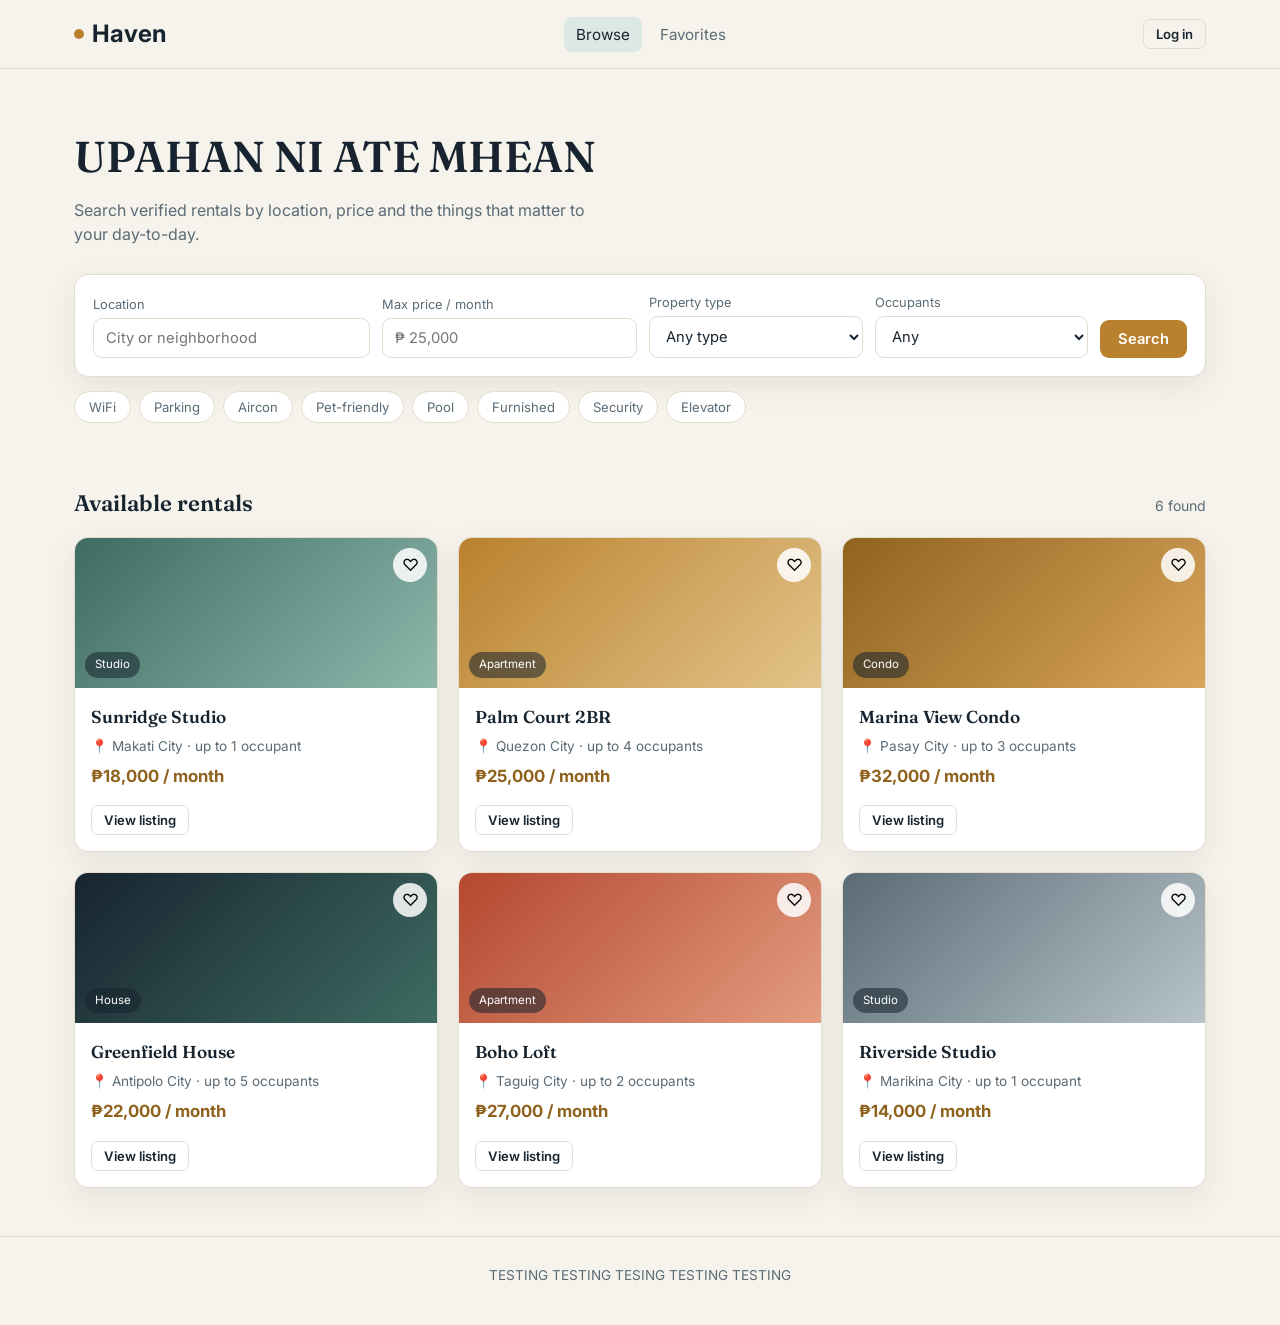
==== index.html @ 268a0cb7 "Add files via upload" ====
<!DOCTYPE html>
<html lang="en">
<head>
<meta charset="UTF-8">
<meta name="viewport" content="width=device-width, initial-scale=1, viewport-fit=cover">
<title>TESTING — Find your next place</title>
<link rel="preconnect" href="https://fonts.googleapis.com">
<link href="https://fonts.googleapis.com/css2?family=Fraunces:opsz,wght@9..144,400;9..144,600;9..144,700&family=Inter:wght@400;500;600;700&display=swap" rel="stylesheet">
<link rel="stylesheet" href="style.css">
</head>
<body>

<nav>
  <div class="navbar">
    <div class="logo"><span class="dot"></span> Haven</div>
    <div class="navlinks">
      <button class="active" data-view="browse">Browse</button>
      <button data-view="favorites">Favorites</button>
    </div>
    <div style="display:flex;gap:8px;align-items:center">
      <span id="whoami" style="font-size:.85rem;color:var(--ink-soft)"></span>
      <button class="btn btn-ghost btn-sm" id="authBtn">Log in</button>
    </div>
  </div>
</nav>

<main>
  <!-- BROWSE VIEW -->
  <section id="view-browse">
    <div class="wrap">
      <div class="hero">
        <h1>UPAHAN NI ATE MHEAN</h1>
        <p>Search verified rentals by location, price and the things that matter to your day-to-day.</p>
        <div class="searchbar">
          <div class="field"><label>Location</label><input id="f-location" placeholder="City or neighborhood"></div>
          <div class="field"><label>Max price / month</label><input id="f-price" type="number" placeholder="₱ 25,000"></div>
          <div class="field"><label>Property type</label>
            <select id="f-type"><option value="">Any type</option><option>Apartment</option><option>Condo</option><option>Studio</option><option>House</option></select>
          </div>
          <div class="field"><label>Occupants</label>
            <select id="f-occ"><option value="">Any</option><option value="1">1</option><option value="2">2</option><option value="3">3</option><option value="4">4+</option></select>
          </div>
          <button class="btn btn-brass" id="searchBtn">Search</button>
        </div>
        <div class="amenity-row" id="amenityRow"></div>
      </div>
      <div class="section-head"><h2 id="listHeading">Available rentals</h2><span class="count" id="listCount"></span></div>
      <div class="grid" id="grid"></div>
    </div>
  </section>

  <!-- FAVORITES VIEW -->
  <section id="view-favorites" style="display:none">
    <div class="wrap">
      <div class="section-head" style="margin-top:32px"><h2>Your saved properties</h2><span class="count" id="favCount"></span></div>
      <div class="grid" id="favGrid"></div>
    </div>
  </section>

  <!-- Property owner submission and admin dashboard come in a later phase -->
</main>

<footer>TESTING TESTING TESING TESTING TESTING</footer>

<!-- AUTH MODAL -->
<div class="overlay" id="authOverlay">
  <div class="modal">
    <button class="modal-close" onclick="closeModal('authOverlay')">✕</button>
    <div class="tabs"><button class="active" data-tab="login">Log in</button><button data-tab="register">Register</button></div>
    <form id="loginForm">
      <div class="field" style="margin-bottom:12px"><label>Email</label><input required type="email" id="l-email"></div>
      <div class="field" style="margin-bottom:12px"><label>Password</label><input required type="password" id="l-pass"></div>
      <button class="btn btn-brass" style="width:100%" type="submit">Log in</button>
    </form>
    <form id="registerForm" style="display:none">
      <div class="formgrid">
        <div class="full"><label>Full name</label><input required id="r-name"></div>
        <div><label>Email</label><input required type="email" id="r-email"></div>
        <div><label>Mobile number</label><input required id="r-mobile"></div>
        <div class="full"><label>Password</label><input required type="password" id="r-pass"></div>
      </div>
      <button class="btn btn-brass" style="width:100%;margin-top:14px" type="submit">Create account</button>
    </form>
  </div>
</div>

<!-- PROPERTY DETAIL MODAL -->
<div class="overlay" id="detailOverlay">
  <div class="modal wide" id="detailBody"></div>
</div>

<!-- INQUIRY MODAL -->
<div class="overlay" id="inquiryOverlay">
  <div class="modal">
    <button class="modal-close" onclick="closeModal('inquiryOverlay')">✕</button>
    <h3>Send an inquiry</h3>
    <form id="inquiryForm">
      <input type="hidden" id="inq-pid">
      <div style="margin-bottom:12px"><label>Your name</label><input required id="inq-name"></div>
      <div style="margin-bottom:12px"><label>Your email</label><input required type="email" id="inq-email"></div>
      <div style="margin-bottom:12px"><label>Message</label><textarea required id="inq-msg" rows="3" placeholder="I'd like to schedule a visit..."></textarea></div>
      <button class="btn btn-brass" style="width:100%" type="submit">Send inquiry</button>
    </form>
  </div>
</div>

<!-- REPORT MODAL -->
<div class="overlay" id="reportOverlay">
  <div class="modal">
    <button class="modal-close" onclick="closeModal('reportOverlay')">✕</button>
    <h3>Report this listing</h3>
    <form id="reportForm">
      <input type="hidden" id="rep-pid">
      <div style="margin-bottom:12px"><label>Reason</label>
        <select id="rep-reason" style="width:100%"><option>Suspicious / likely scam</option><option>Inaccurate information</option><option>Outdated / already rented</option><option>Other</option></select>
      </div>
      <div style="margin-bottom:12px"><label>Details</label><textarea id="rep-details" rows="3"></textarea></div>
      <button class="btn btn-danger" style="width:100%" type="submit">Submit report</button>
    </form>
  </div>
</div>

<div class="toast" id="toast"></div>

<script src="script.js"></script>
</body>
</html>
---- style.css ----
:root{
  --ink:#17242F; --ink-soft:#5B6B76; --paper:#F6F3EC; --card:#FFFFFF;
  --line:#E4DDCC; --brass:#B9812E; --brass-dark:#8F631E; --teal:#3E6B62; --teal-soft:#DCE8E4;
  --danger:#B4482F; --radius:14px; --shadow:0 10px 30px rgba(23,36,47,.08);
  font-size:16px;
  padding-top:env(safe-area-inset-top,0px); padding-bottom:env(safe-area-inset-bottom,0px);
}
:root:not([data-theme="light"]){}
@media (prefers-color-scheme:dark){
  :root:not([data-theme="light"]){
    --ink:#EDE8DD; --ink-soft:#A9B3B8; --paper:#141A1F; --card:#1C242B;
    --line:#2A343B; --teal-soft:#22302C;
  }
}
:root[data-theme="dark"]{
  --ink:#EDE8DD; --ink-soft:#A9B3B8; --paper:#141A1F; --card:#1C242B;
  --line:#2A343B; --teal-soft:#22302C;
}
*{box-sizing:border-box;}
html{scroll-padding-top:env(safe-area-inset-top,0px);}
body{margin:0;background:var(--paper);color:var(--ink);font-family:'Inter',sans-serif;line-height:1.5;}
h1,h2,h3,.serif{font-family:'Fraunces',serif;}
img,svg{max-width:100%;}
.wrap{max-width:1180px;margin:0 auto;padding:0 24px;}
a{color:inherit;}
button{font-family:inherit;cursor:pointer;}

/* NAV */
nav{position:sticky;top:0;z-index:40;background:var(--paper);border-bottom:1px solid var(--line);
  padding-top:env(safe-area-inset-top,0px);}
.navbar{display:flex;align-items:center;justify-content:space-between;padding:16px 24px;max-width:1180px;margin:0 auto;gap:16px;}
.logo{font-size:1.5rem;font-weight:700;display:flex;align-items:center;gap:8px;}
.logo .dot{width:10px;height:10px;border-radius:50%;background:var(--brass);}
.navlinks{display:flex;gap:6px;align-items:center;flex-wrap:wrap;}
.navlinks button{background:none;border:none;color:var(--ink-soft);font-size:.95rem;padding:8px 12px;border-radius:8px;}
.navlinks button.active,.navlinks button:hover{background:var(--teal-soft);color:var(--ink);}
.btn{border:none;border-radius:9px;padding:10px 18px;font-weight:600;font-size:.92rem;}
.btn-brass{background:var(--brass);color:#fff;}
.btn-brass:hover{background:var(--brass-dark);}
.btn-ghost{background:transparent;border:1px solid var(--line);color:var(--ink);}
.btn-teal{background:var(--teal);color:#fff;}
.btn-danger{background:var(--danger);color:#fff;}
.btn-sm{padding:6px 12px;font-size:.82rem;border-radius:7px;}
select,input,textarea{font-family:inherit;border:1px solid var(--line);background:var(--card);color:var(--ink);
  border-radius:9px;padding:10px 12px;font-size:.92rem;}
input:focus,select:focus,textarea:focus,button:focus-visible{outline:2px solid var(--brass);outline-offset:1px;}
label{font-size:.8rem;color:var(--ink-soft);display:block;margin-bottom:4px;}

/* HERO */
.hero{padding:56px 0 28px;}
.hero h1{font-size:clamp(1.8rem,4vw,2.7rem);font-weight:600;max-width:640px;margin:0 0 8px;}
.hero p{color:var(--ink-soft);max-width:520px;margin:0 0 28px;}
.searchbar{background:var(--card);border:1px solid var(--line);border-radius:var(--radius);padding:18px;
  box-shadow:var(--shadow);display:grid;grid-template-columns:1.3fr 1fr 1fr 1fr auto;gap:12px;align-items:end;}
.searchbar .field{display:flex;flex-direction:column;}
@media(max-width:880px){.searchbar{grid-template-columns:1fr 1fr;}}
.amenity-row{display:flex;flex-wrap:wrap;gap:8px;margin-top:14px;}
.chip{border:1px solid var(--line);background:var(--card);border-radius:20px;padding:7px 14px;font-size:.82rem;color:var(--ink-soft);}
.chip.on{background:var(--teal);color:#fff;border-color:var(--teal);}

/* LISTINGS */
.section-head{display:flex;justify-content:space-between;align-items:baseline;margin:36px 0 16px;flex-wrap:wrap;gap:8px;}
.section-head h2{font-size:1.4rem;font-weight:600;margin:0;}
.count{color:var(--ink-soft);font-size:.88rem;}
.grid{display:grid;grid-template-columns:repeat(auto-fill,minmax(270px,1fr));gap:20px;padding-bottom:48px;}
.card{background:var(--card);border:1px solid var(--line);border-radius:var(--radius);overflow:hidden;
  box-shadow:var(--shadow);display:flex;flex-direction:column;transition:transform .15s ease;}
.card:hover{transform:translateY(-3px);}
.photo{height:150px;position:relative;display:flex;align-items:flex-end;padding:10px;}
.photo .type-badge{background:rgba(23,36,47,.55);color:#fff;font-size:.72rem;padding:4px 10px;border-radius:20px;}
.fav-btn{position:absolute;top:10px;right:10px;background:rgba(255,255,255,.85);border:none;border-radius:50%;
  width:34px;height:34px;display:flex;align-items:center;justify-content:center;font-size:1.05rem;}
.fav-btn.saved{color:var(--danger);}
.card-body{padding:16px;display:flex;flex-direction:column;gap:6px;flex:1;}
.card-body h3{margin:0;font-size:1.08rem;font-weight:600;}
.loc{color:var(--ink-soft);font-size:.85rem;}
.price{font-weight:700;color:var(--brass-dark);font-size:1.05rem;margin-top:2px;}
.card-foot{display:flex;justify-content:space-between;align-items:center;margin-top:auto;padding-top:10px;}
.pending-tag{background:#F4E4CB;color:#8F631E;font-size:.72rem;padding:3px 9px;border-radius:20px;}
.empty{padding:60px 20px;text-align:center;color:var(--ink-soft);}

/* MODALS */
.overlay{position:fixed;inset:0;background:rgba(23,36,47,.5);display:none;align-items:center;justify-content:center;
  z-index:100;padding:20px;overflow-y:auto;}
.overlay.show{display:flex;}
.modal{background:var(--card);border-radius:var(--radius);max-width:640px;width:100%;max-height:88vh;overflow-y:auto;
  padding:28px;position:relative;margin:auto;}
.modal.wide{max-width:800px;}
.modal-close{position:absolute;top:16px;right:16px;background:var(--teal-soft);border:none;border-radius:50%;
  width:32px;height:32px;font-size:1rem;}
.tabs{display:flex;gap:6px;border-bottom:1px solid var(--line);margin-bottom:18px;}
.tabs button{background:none;border:none;padding:9px 4px;margin-right:16px;color:var(--ink-soft);border-bottom:2px solid transparent;font-weight:600;}
.tabs button.active{color:var(--ink);border-color:var(--brass);}
.formgrid{display:grid;grid-template-columns:1fr 1fr;gap:12px;}
.formgrid .full{grid-column:1/-1;}
@media(max-width:520px){.formgrid{grid-template-columns:1fr;}}
.detail-photo{height:220px;border-radius:var(--radius);margin-bottom:16px;}
.pillrow{display:flex;flex-wrap:wrap;gap:8px;margin:10px 0;}
.pill{background:var(--teal-soft);color:var(--teal);font-size:.8rem;padding:5px 12px;border-radius:20px;}
.mapbox{border-radius:var(--radius);overflow:hidden;border:1px solid var(--line);margin:14px 0;}
.toast{position:fixed;bottom:20px;left:50%;transform:translateX(-50%);background:var(--ink);color:var(--paper);
  padding:12px 20px;border-radius:9px;font-size:.9rem;z-index:200;display:none;box-shadow:var(--shadow);}
.toast.show{display:block;}
footer{border-top:1px solid var(--line);padding:28px 24px 40px;color:var(--ink-soft);font-size:.85rem;text-align:center;}
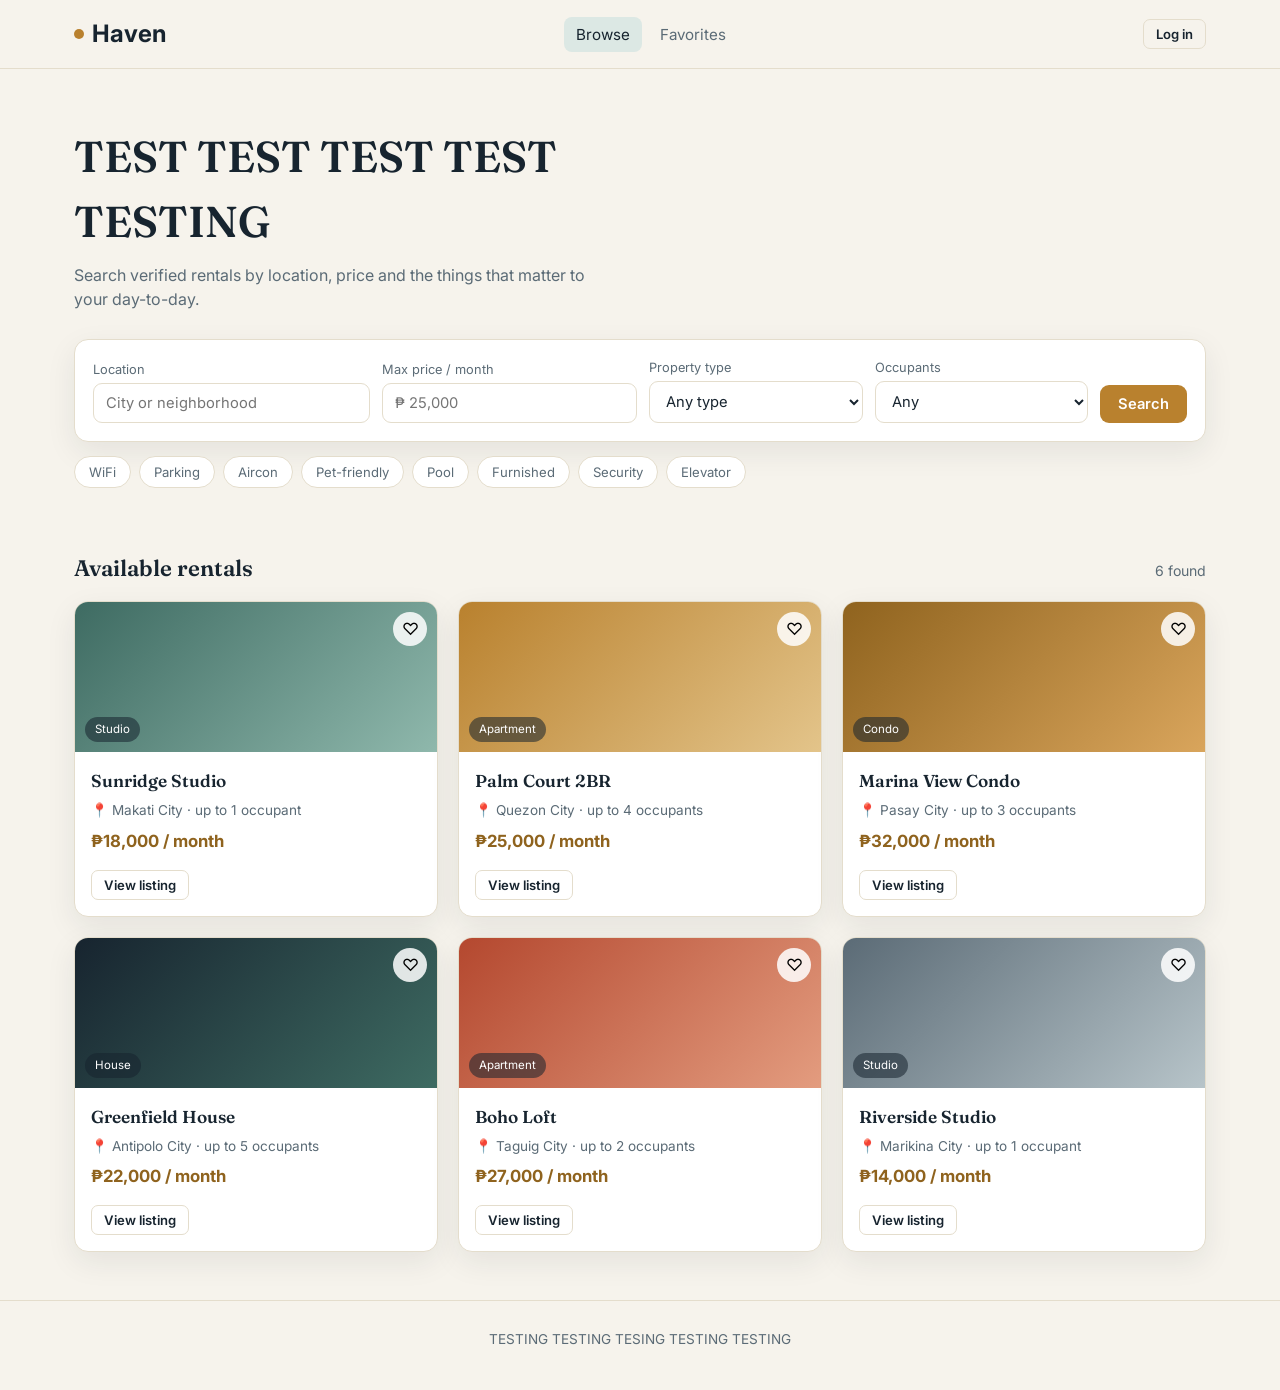
==== commit 9c434a02: "Update index.html" ====
--- a/index.html
+++ b/index.html
@@ -29,7 +29,7 @@
   <section id="view-browse">
     <div class="wrap">
       <div class="hero">
-        <h1>UPAHAN NI ATE MHEAN</h1>
+        <h1>TEST TEST TEST TEST TESTING</h1>
         <p>Search verified rentals by location, price and the things that matter to your day-to-day.</p>
         <div class="searchbar">
           <div class="field"><label>Location</label><input id="f-location" placeholder="City or neighborhood"></div>
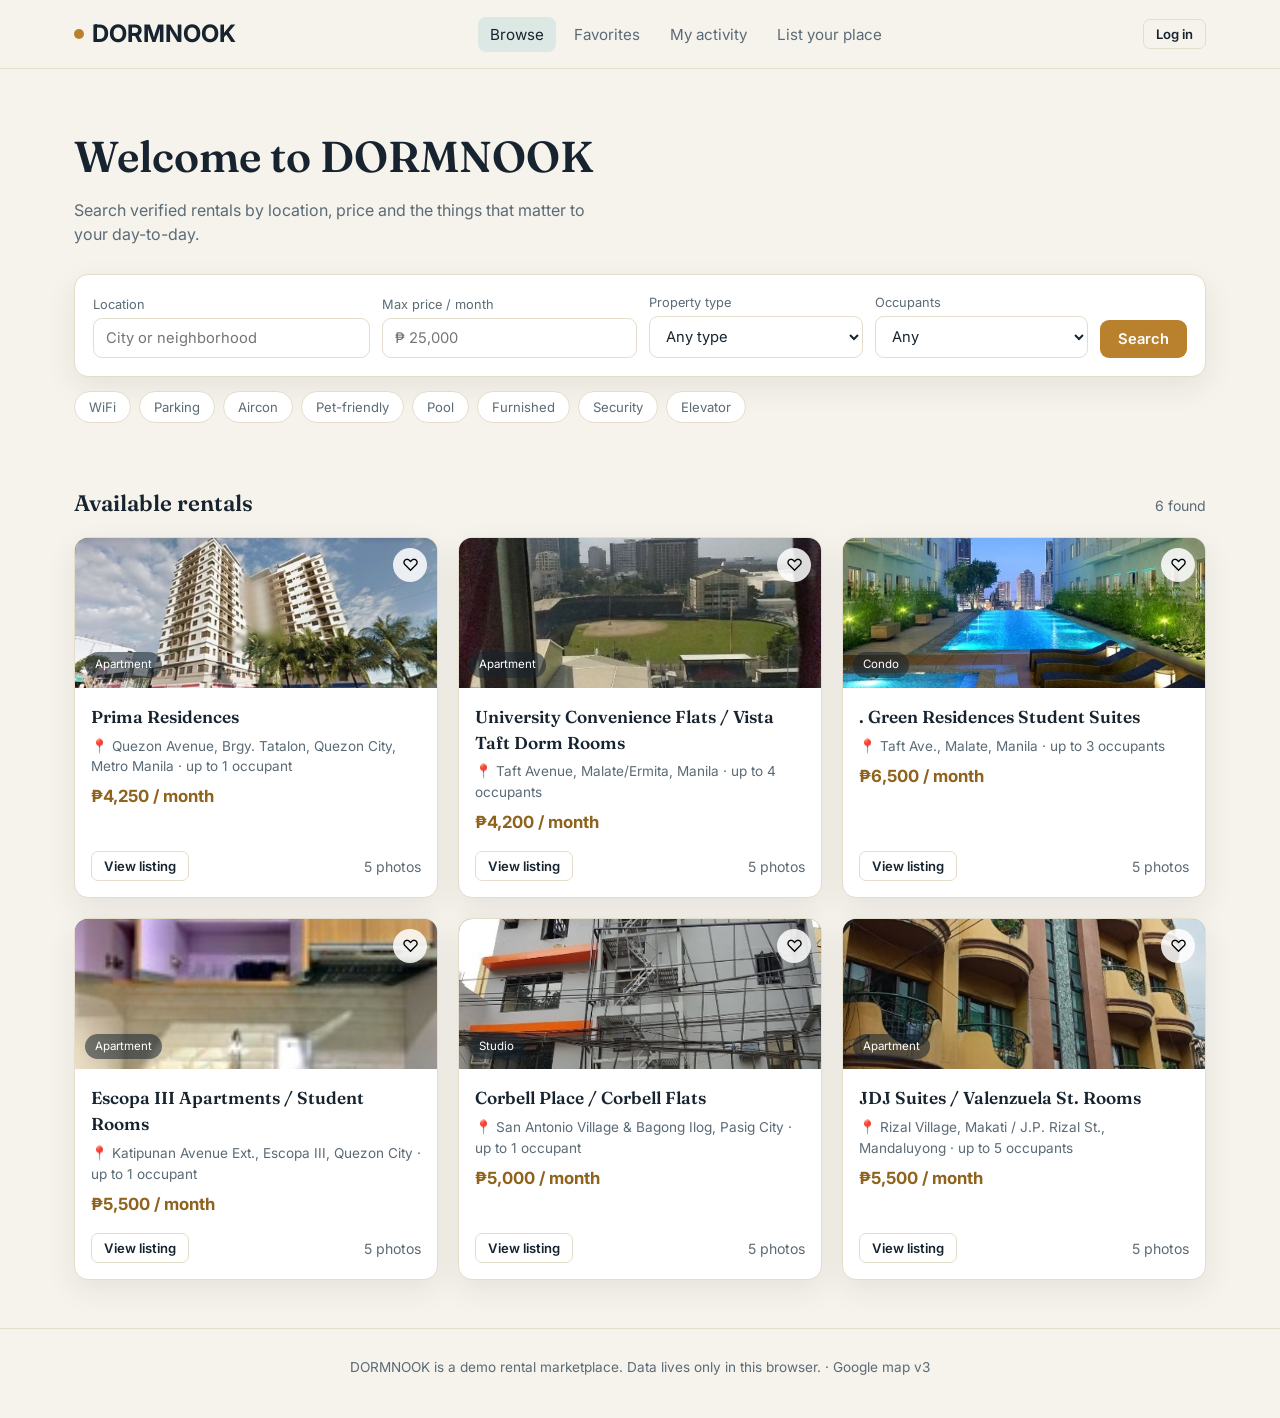
==== commit b3e72a44: "Add files via upload" ====
--- a/index.html
+++ b/index.html
@@ -3,7 +3,7 @@
 <head>
 <meta charset="UTF-8">
 <meta name="viewport" content="width=device-width, initial-scale=1, viewport-fit=cover">
-<title>TESTING — Find your next place</title>
+<title>Haven — Find your next place</title>
 <link rel="preconnect" href="https://fonts.googleapis.com">
 <link href="https://fonts.googleapis.com/css2?family=Fraunces:opsz,wght@9..144,400;9..144,600;9..144,700&family=Inter:wght@400;500;600;700&display=swap" rel="stylesheet">
 <link rel="stylesheet" href="style.css">
@@ -12,10 +12,11 @@
 
 <nav>
   <div class="navbar">
-    <div class="logo"><span class="dot"></span> Haven</div>
+    <div class="logo"><span class="dot"></span> DORMNOOK</div>
     <div class="navlinks">
       <button class="active" data-view="browse">Browse</button>
       <button data-view="favorites">Favorites</button>
+      <button data-view="activity">My activity</button>
     </div>
     <div style="display:flex;gap:8px;align-items:center">
       <span id="whoami" style="font-size:.85rem;color:var(--ink-soft)"></span>
@@ -29,7 +30,7 @@
   <section id="view-browse">
     <div class="wrap">
       <div class="hero">
-        <h1>TEST TEST TEST TEST TESTING</h1>
+        <h1>Welcome to DORMNOOK</h1>
         <p>Search verified rentals by location, price and the things that matter to your day-to-day.</p>
         <div class="searchbar">
           <div class="field"><label>Location</label><input id="f-location" placeholder="City or neighborhood"></div>
@@ -57,10 +58,16 @@
     </div>
   </section>
 
+  <section id="view-activity" style="display:none">
+    <div class="wrap" style="padding-top:32px;padding-bottom:48px;max-width:820px">
+      <h2 style="margin:0">My activity</h2>
+      <div id="activityBox"></div>
+    </div>
+  </section>
   <!-- Property owner submission and admin dashboard come in a later phase -->
 </main>
 
-<footer>TESTING TESTING TESING TESTING TESTING</footer>
+<footer>DORMNOOK is a demo rental marketplace. Data lives only in this browser.</footer>
 
 <!-- AUTH MODAL -->
 <div class="overlay" id="authOverlay">
@@ -76,8 +83,8 @@
       <div class="formgrid">
         <div class="full"><label>Full name</label><input required id="r-name"></div>
         <div><label>Email</label><input required type="email" id="r-email"></div>
-        <div><label>Mobile number</label><input required id="r-mobile"></div>
-        <div class="full"><label>Password</label><input required type="password" id="r-pass"></div>
+        <div><label>Mobile number</label><input required id="r-mobile" placeholder="09171234567" inputmode="tel"></div>
+        <div class="full"><label>Password</label><input required type="password" id="r-pass" minlength="6" placeholder="At least 6 characters"></div>
       </div>
       <button class="btn btn-brass" style="width:100%;margin-top:14px" type="submit">Create account</button>
     </form>
@@ -120,8 +127,26 @@
   </div>
 </div>
 
+<div class="overlay" id="visitOverlay"><div class="modal">
+  <button class="modal-close" onclick="closeModal('visitOverlay')">✕</button><h3>Schedule a visit</h3>
+  <form id="visitForm"><input type="hidden" id="vis-pid">
+    <div class="formgrid"><div><label>Date</label><input required type="date" id="vis-date"></div>
+    <div><label>Time</label><select id="vis-time"><option>9:00 AM</option><option>11:00 AM</option><option>1:00 PM</option><option>3:00 PM</option><option>5:00 PM</option></select></div></div>
+    <button class="btn btn-teal" style="width:100%;margin-top:14px" type="submit">Request visit</button></form></div></div>
+
+<div class="overlay" id="agreementOverlay"><div class="modal">
+  <button class="modal-close" onclick="closeModal('agreementOverlay')">✕</button><h3>Rental agreement</h3>
+  <div class="pill" style="display:block;border-radius:10px;padding:12px;margin-bottom:14px" id="agr-summary"></div>
+  <form id="agreementForm"><input type="hidden" id="agr-vid">
+    <div class="formgrid"><div><label>Move-in date</label><input required type="date" id="agr-move"></div>
+    <div><label>Lease term</label><select id="agr-term"><option value="6">6 months</option><option value="12" selected>12 months</option><option value="24">24 months</option></select></div></div>
+    <label style="display:flex;gap:8px;margin:14px 0;color:var(--ink)"><input required type="checkbox" style="margin-top:3px"> I have visited the property and agree to the listed rent and house rules.</label>
+    <button class="btn btn-brass" style="width:100%" type="submit">Submit agreement</button></form></div></div>
+
 <div class="toast" id="toast"></div>
 
-<script src="script.js"></script>
+<script src="data.js"></script>
+<script src="app.js"></script>
+<script src="admin.js"></script>
 </body>
-</html>
+</html>
--- a/style.css
+++ b/style.css
@@ -102,3 +102,27 @@
   padding:12px 20px;border-radius:9px;font-size:.9rem;z-index:200;display:none;box-shadow:var(--shadow);}
 .toast.show{display:block;}
 footer{border-top:1px solid var(--line);padding:28px 24px 40px;color:var(--ink-soft);font-size:.85rem;text-align:center;}
+
+/* gallery, map, activity */
+.photo img,.g-main img{position:absolute;inset:0;width:100%;height:100%;object-fit:cover}
+.photo>*{position:relative;z-index:1}.photo .fav-btn{position:absolute;z-index:2}
+.gallery{margin-bottom:16px}
+.g-main{position:relative;height:300px;border-radius:var(--radius);overflow:hidden;background:linear-gradient(135deg,#3E6B62,#8FB8AC)}
+.g-nav{position:absolute;top:50%;transform:translateY(-50%);z-index:2;border:none;background:rgba(255,255,255,.88);color:#17242F;width:38px;height:38px;border-radius:50%;font-size:1.3rem}
+.g-nav.prev{left:10px}.g-nav.next{right:10px}
+.g-count{position:absolute;bottom:10px;right:12px;z-index:2;background:rgba(23,36,47,.65);color:#fff;font-size:.75rem;padding:3px 10px;border-radius:20px}
+.g-thumbs{display:flex;gap:8px;margin-top:8px;overflow-x:auto;padding-bottom:4px}
+.g-thumbs div{flex:0 0 76px;height:56px;border-radius:8px;overflow:hidden;opacity:.6;cursor:pointer;background:var(--teal-soft);position:relative;border:2px solid transparent}
+.g-thumbs div.on{opacity:1;border-color:var(--brass)}
+.g-thumbs img{width:100%;height:100%;object-fit:cover}
+#map{height:240px;border-radius:var(--radius);border:1px solid var(--line);margin:8px 0 14px}
+.sub{font-size:1rem;margin:16px 0 4px}.muted{color:var(--ink-soft);font-size:.9rem}
+.lm{list-style:none;padding:0;margin:6px 0;display:grid;gap:6px;font-size:.9rem;color:var(--ink-soft)}
+.actions{display:flex;gap:10px;flex-wrap:wrap;margin-top:18px}.actions a{text-decoration:none;display:inline-block}
+.act-item{border:1px solid var(--line);background:var(--card);border-radius:var(--radius);padding:14px 16px;margin-bottom:10px;display:flex;justify-content:space-between;gap:12px;align-items:center;flex-wrap:wrap}
+.status{background:var(--teal-soft);color:var(--teal);font-size:.75rem;padding:3px 10px;border-radius:20px}
+
+/* close button always visible above the gallery, and stays put while scrolling */
+.modal-close{position:sticky;top:0;float:right;z-index:10;margin:-12px -12px 0 8px;background:#fff;color:#17242F;
+  box-shadow:0 2px 8px rgba(23,36,47,.35);width:36px;height:36px;font-size:1.1rem;font-weight:700;line-height:1}
+.modal-close:hover{background:var(--brass);color:#fff}
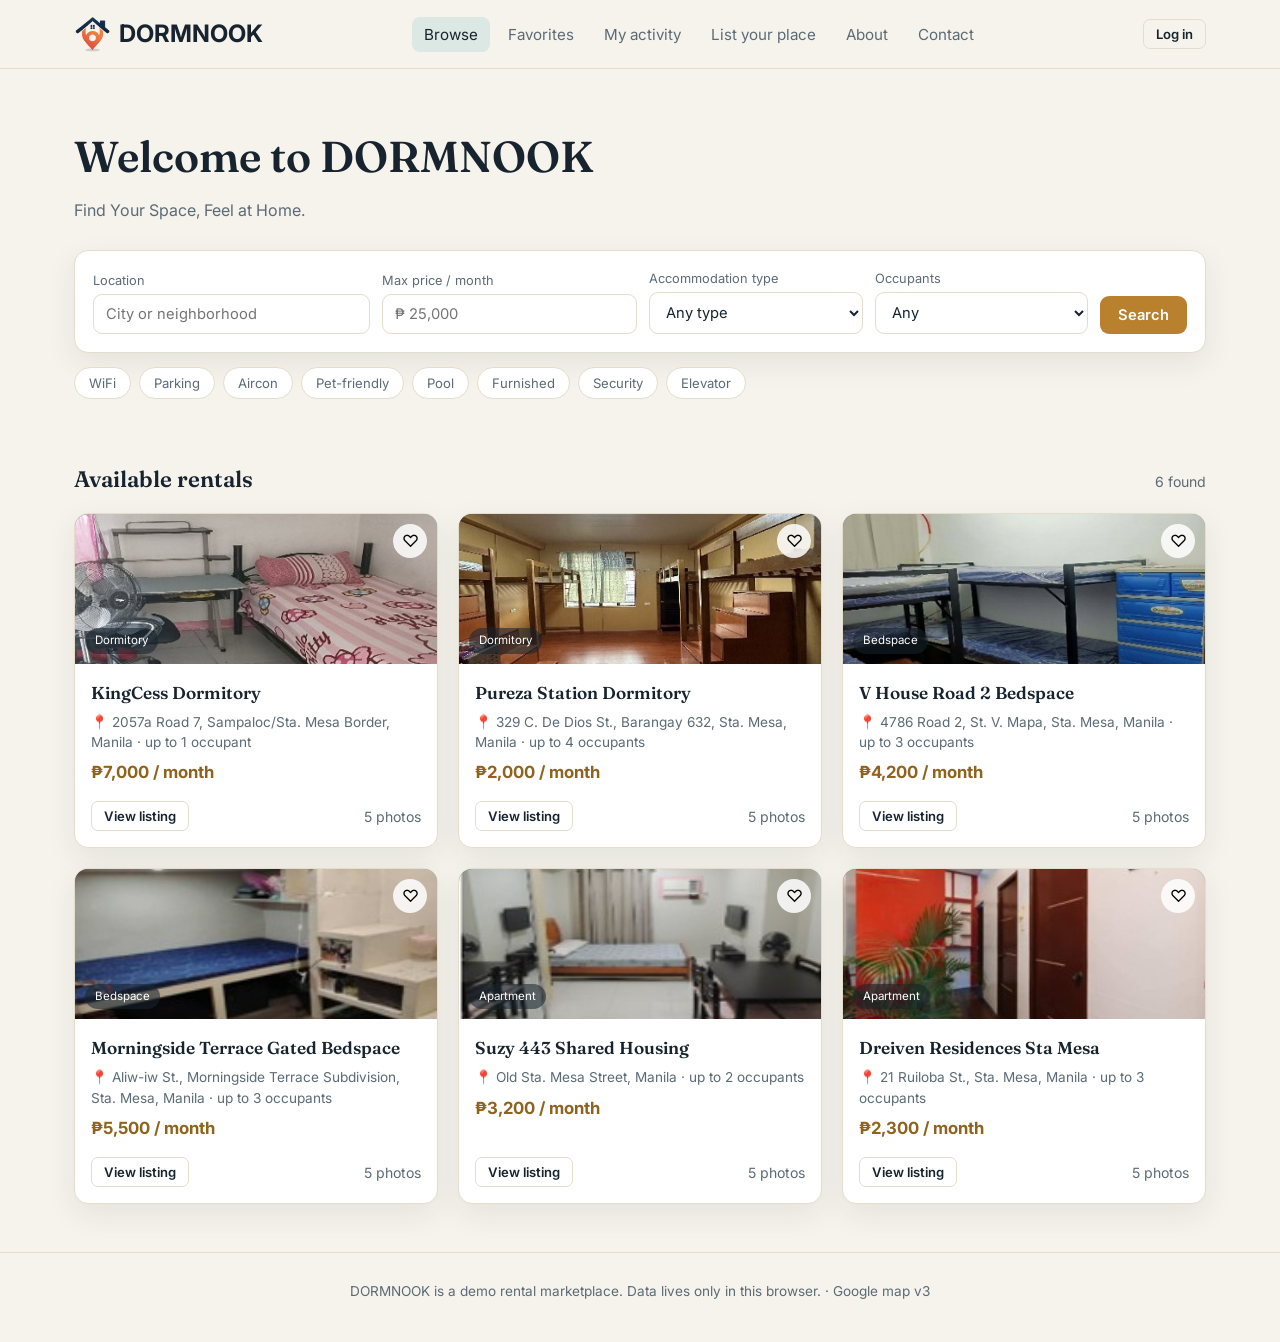
==== commit 4eeadc32: "Add files via upload" ====
--- a/index.html
+++ b/index.html
@@ -3,7 +3,7 @@
 <head>
 <meta charset="UTF-8">
 <meta name="viewport" content="width=device-width, initial-scale=1, viewport-fit=cover">
-<title>Haven — Find your next place</title>
+<title>DormNook — Find Your Space, Feel at Home.</title>
 <link rel="preconnect" href="https://fonts.googleapis.com">
 <link href="https://fonts.googleapis.com/css2?family=Fraunces:opsz,wght@9..144,400;9..144,600;9..144,700&family=Inter:wght@400;500;600;700&display=swap" rel="stylesheet">
 <link rel="stylesheet" href="style.css">
@@ -12,7 +12,7 @@
 
 <nav>
   <div class="navbar">
-    <div class="logo"><span class="dot"></span> DORMNOOK</div>
+    <div class="logo"><img src="images/logoo.png" alt=""> DORMNOOK</div>
     <div class="navlinks">
       <button class="active" data-view="browse">Browse</button>
       <button data-view="favorites">Favorites</button>
@@ -31,12 +31,12 @@
     <div class="wrap">
       <div class="hero">
         <h1>Welcome to DORMNOOK</h1>
-        <p>Search verified rentals by location, price and the things that matter to your day-to-day.</p>
+        <p>Find Your Space, Feel at Home.</p>
         <div class="searchbar">
           <div class="field"><label>Location</label><input id="f-location" placeholder="City or neighborhood"></div>
           <div class="field"><label>Max price / month</label><input id="f-price" type="number" placeholder="₱ 25,000"></div>
           <div class="field"><label>Property type</label>
-            <select id="f-type"><option value="">Any type</option><option>Apartment</option><option>Condo</option><option>Studio</option><option>House</option></select>
+            <select id="f-type"><option value="">Any type</option><option>Apartment</option><option>Condo</option><option>Studio</option><option>House</option><option>Dorm</option></select>
           </div>
           <div class="field"><label>Occupants</label>
             <select id="f-occ"><option value="">Any</option><option value="1">1</option><option value="2">2</option><option value="3">3</option><option value="4">4+</option></select>
@@ -148,5 +148,7 @@
 <script src="data.js"></script>
 <script src="app.js"></script>
 <script src="admin.js"></script>
+<script src="pages.js"></script>
+<script src="paper.js"></script>
 </body>
 </html>
--- a/style.css
+++ b/style.css
@@ -126,3 +126,4 @@
 .modal-close{position:sticky;top:0;float:right;z-index:10;margin:-12px -12px 0 8px;background:#fff;color:#17242F;
   box-shadow:0 2px 8px rgba(23,36,47,.35);width:36px;height:36px;font-size:1.1rem;font-weight:700;line-height:1}
 .modal-close:hover{background:var(--brass);color:#fff}
+.logo img{height:36px;width:auto;display:block}
